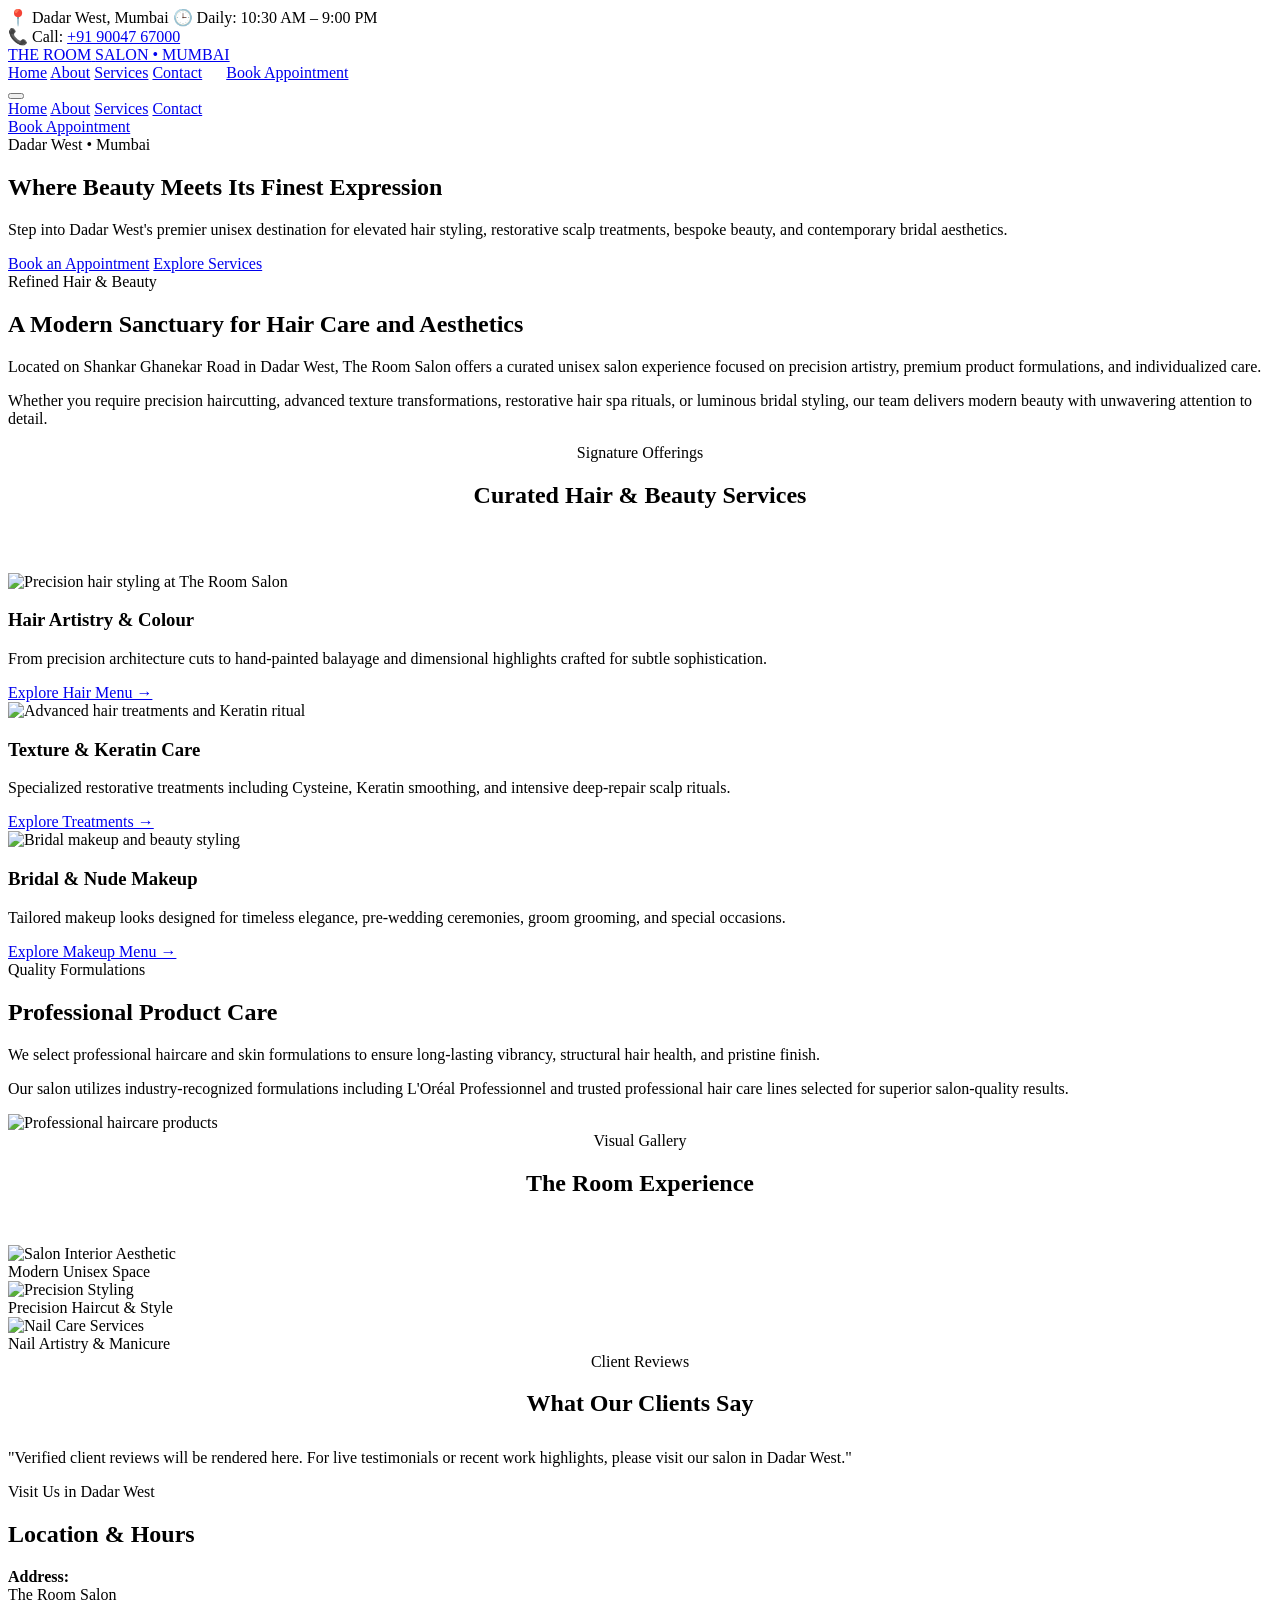
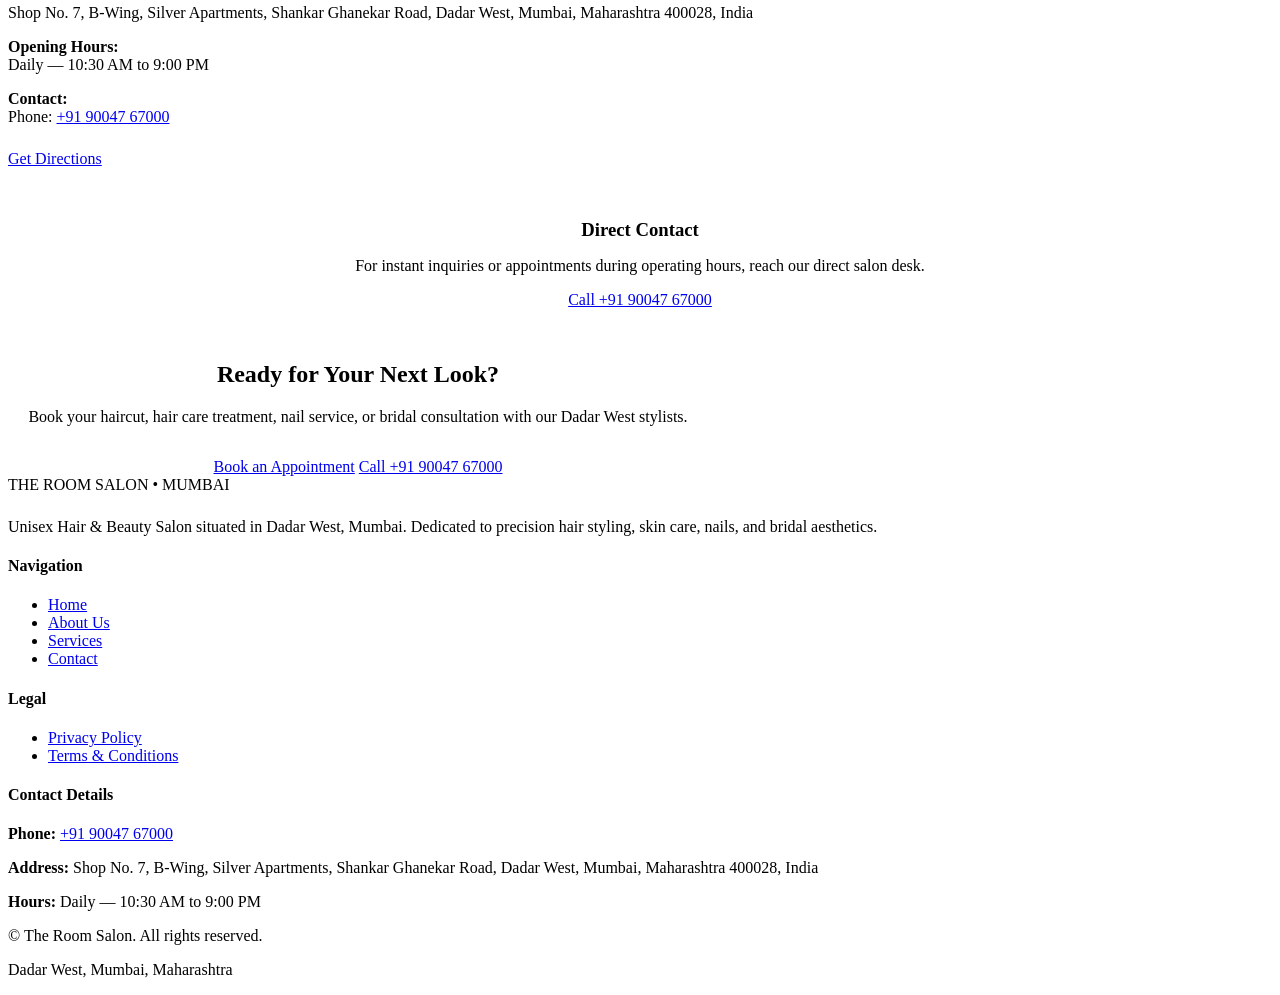
==== index.html @ 12a9f0ec "Create index.html" ====
<!DOCTYPE html>
<html lang="en">
<head>
  <meta charset="UTF-8">
  <meta name="viewport" content="width=device-width, initial-scale=1.0">
  <title>The Room Salon | Luxury Hair & Beauty Salon in Dadar West, Mumbai</title>
  <meta name="description" content="Experience premium unisex hair, beauty, nail, and bridal styling at The Room Salon in Dadar West, Mumbai. Call +91 90047 67000 to book your luxury consultation.">
  <link rel="canonical" href="https://YOUR-DOMAIN.com/">

  <!-- Open Graph / Social Media -->
  <meta property="og:type" content="website">
  <meta property="og:title" content="The Room Salon | Luxury Hair & Beauty Salon Dadar West, Mumbai">
  <meta property="og:description" content="High-end unisex hair care, beauty, nails, and bridal makeup services in Dadar West, Mumbai.">
  <meta property="og:image" content="https://images.unsplash.com/photo-1560066984-138dadb4c035?auto=format&fit=crop&w=1200&q=80">
  <meta property="og:url" content="https://YOUR-DOMAIN.com/">

  <!-- Twitter Card -->
  <meta name="twitter:card" content="summary_large_image">
  <meta name="twitter:title" content="The Room Salon | Luxury Hair & Beauty Salon Dadar West">
  <meta name="twitter:description" content="High-end unisex hair care, beauty, nails, and bridal makeup services in Dadar West, Mumbai.">
  <meta name="twitter:image" content="https://images.unsplash.com/photo-1560066984-138dadb4c035?auto=format&fit=crop&w=1200&q=80">

  <!-- Fonts Preconnect & CSS -->
  <link rel="preconnect" href="https://fonts.googleapis.com">
  <link rel="preconnect" href="https://fonts.gstatic.com" crossorigin>
  <link href="https://fonts.googleapis.com/css2?family=Cormorant+Garamond:wght@400;500;600&family=Manrope:wght@300;400;500;600&display=swap" rel="stylesheet">
  <link rel="stylesheet" href="style.css">

  <!-- Schema.org Structured Data -->
  <script type="application/ld+json">
  {
    "@context": "https://schema.org",
    "@type": "BeautySalon",
    "name": "The Room Salon",
    "image": "https://images.unsplash.com/photo-1560066984-138dadb4c035?auto=format&fit=crop&w=1200&q=80",
    "telephone": "+919004767000",
    "address": {
      "@type": "PostalAddress",
      "streetAddress": "Shop No. 7, B-Wing, Silver Apartments, Shankar Ghanekar Road",
      "addressLocality": "Dadar West, Mumbai",
      "addressRegion": "Maharashtra",
      "postalCode": "400028",
      "addressCountry": "IN"
    },
    "openingHours": "Mo-Su 10:30-21:00",
    "url": "https://YOUR-DOMAIN.com/"
  }
  </script>
</head>
<body>

  <!-- Top Announcement Bar -->
  <div class="top-bar">
    <div class="container top-bar-inner">
      <div class="top-bar-info">
        <span>📍 Dadar West, Mumbai</span>
        <span>🕒 Daily: 10:30 AM – 9:00 PM</span>
      </div>
      <div>
        <span>📞 Call: <a href="tel:+919004767000" class="text-gold">+91 90047 67000</a></span>
      </div>
    </div>
  </div>

  <!-- Main Navigation Header -->
  <header class="site-header">
    <div class="container header-inner">
      <a href="index.html" class="brand-logo" aria-label="The Room Salon Home">
        <span class="logo-main">THE ROOM</span>
        <span class="logo-sub">SALON • MUMBAI</span>
      </a>

      <nav class="desktop-nav" aria-label="Main Navigation">
        <a href="index.html" class="nav-link active">Home</a>
        <a href="about.html" class="nav-link">About</a>
        <a href="services.html" class="nav-link">Services</a>
        <a href="contact.html" class="nav-link">Contact</a>
        <a href="contact.html" class="btn btn-primary" style="min-height: 40px; padding: 0.5rem 1.25rem;">Book Appointment</a>
      </nav>

      <button class="hamburger-btn" id="hamburger-btn" aria-label="Open navigation menu" aria-expanded="false" aria-controls="mobile-nav-overlay">
        <span></span>
        <span></span>
        <span></span>
      </button>
    </div>
  </header>

  <!-- Mobile Overlay Navigation -->
  <div class="mobile-nav-overlay" id="mobile-nav-overlay" aria-hidden="true">
    <nav class="mobile-nav-links" aria-label="Mobile Navigation">
      <a href="index.html" class="nav-link mobile-nav-link active">Home</a>
      <a href="about.html" class="nav-link mobile-nav-link">About</a>
      <a href="services.html" class="nav-link mobile-nav-link">Services</a>
      <a href="contact.html" class="nav-link mobile-nav-link">Contact</a>
    </nav>
    <a href="contact.html" class="btn btn-primary mobile-nav-link">Book Appointment</a>
  </div>

  <!-- Hero Section -->
  <section class="hero-section">
    <div class="webgl-canvas-container" id="webgl-canvas"></div>
    <div class="container hero-content">
      <span class="eyebrow">Dadar West • Mumbai</span>
      <h1>Where Beauty Meets Its Finest Expression</h1>
      <p class="hero-subtitle">Step into Dadar West's premier unisex destination for elevated hair styling, restorative scalp treatments, bespoke beauty, and contemporary bridal aesthetics.</p>
      <div class="hero-cta-group">
        <a href="contact.html" class="btn btn-primary">Book an Appointment</a>
        <a href="services.html" class="btn btn-outline">Explore Services</a>
      </div>
    </div>
  </section>

  <!-- Introduction / Trust Section -->
  <section class="section-padding bg-light">
    <div class="container grid-2">
      <div>
        <span class="eyebrow" style="color: var(--color-text-dark-muted);">Refined Hair & Beauty</span>
        <h2>A Modern Sanctuary for Hair Care and Aesthetics</h2>
      </div>
      <div>
        <p>Located on Shankar Ghanekar Road in Dadar West, The Room Salon offers a curated unisex salon experience focused on precision artistry, premium product formulations, and individualized care.</p>
        <p>Whether you require precision haircutting, advanced texture transformations, restorative hair spa rituals, or luminous bridal styling, our team delivers modern beauty with unwavering attention to detail.</p>
      </div>
    </div>
  </section>

  <!-- Signature Services Highlights -->
  <section class="section-padding">
    <div class="container">
      <div style="text-align: center; max-width: 600px; margin: 0 auto 4rem auto;">
        <span class="eyebrow">Signature Offerings</span>
        <h2>Curated Hair & Beauty Services</h2>
      </div>

      <div class="grid-3">
        <!-- Service Card 1 -->
        <article class="card-service">
          <div class="card-image-wrapper">
            <img src="https://images.unsplash.com/photo-1562322140-8baeececf3df?auto=format&fit=crop&w=800&q=80" alt="Precision hair styling at The Room Salon" width="800" height="533" loading="lazy" decoding="async">
          </div>
          <div class="card-content">
            <h3>Hair Artistry & Colour</h3>
            <p>From precision architecture cuts to hand-painted balayage and dimensional highlights crafted for subtle sophistication.</p>
            <a href="services.html" class="card-link">Explore Hair Menu →</a>
          </div>
        </article>

        <!-- Service Card 2 -->
        <article class="card-service">
          <div class="card-image-wrapper">
            <img src="https://images.unsplash.com/photo-1522337360788-8b13dee7a37e?auto=format&fit=crop&w=800&q=80" alt="Advanced hair treatments and Keratin ritual" width="800" height="533" loading="lazy" decoding="async">
          </div>
          <div class="card-content">
            <h3>Texture & Keratin Care</h3>
            <p>Specialized restorative treatments including Cysteine, Keratin smoothing, and intensive deep-repair scalp rituals.</p>
            <a href="services.html" class="card-link">Explore Treatments →</a>
          </div>
        </article>

        <!-- Service Card 3 -->
        <article class="card-service">
          <div class="card-image-wrapper">
            <img src="https://images.unsplash.com/photo-1487412720507-e7ab37603c6f?auto=format&fit=crop&w=800&q=80" alt="Bridal makeup and beauty styling" width="800" height="533" loading="lazy" decoding="async">
          </div>
          <div class="card-content">
            <h3>Bridal & Nude Makeup</h3>
            <p>Tailored makeup looks designed for timeless elegance, pre-wedding ceremonies, groom grooming, and special occasions.</p>
            <a href="services.html" class="card-link">Explore Makeup Menu →</a>
          </div>
        </article>
      </div>
    </div>
  </section>

  <!-- Professional Products Showcase -->
  <section class="section-padding bg-light">
    <div class="container grid-2">
      <div>
        <span class="eyebrow" style="color: var(--color-text-dark-muted);">Quality Formulations</span>
        <h2>Professional Product Care</h2>
        <p>We select professional haircare and skin formulations to ensure long-lasting vibrancy, structural hair health, and pristine finish.</p>
        <p>Our salon utilizes industry-recognized formulations including L'Oréal Professionnel and trusted professional hair care lines selected for superior salon-quality results.</p>
      </div>
      <div>
        <img src="https://images.unsplash.com/photo-1527799820374-dcf8d9d4a388?auto=format&fit=crop&w=800&q=80" alt="Professional haircare products" class="radius-md" width="800" height="533" loading="lazy" decoding="async" style="border-radius: var(--radius-md);">
      </div>
    </div>
  </section>

  <!-- Gallery Section -->
  <section class="section-padding">
    <div class="container">
      <div style="text-align: center; margin-bottom: 3rem;">
        <span class="eyebrow">Visual Gallery</span>
        <h2>The Room Experience</h2>
      </div>

      <div class="gallery-grid">
        <div class="gallery-item">
          <img src="https://images.unsplash.com/photo-1560066984-138dadb4c035?auto=format&fit=crop&w=800&q=80" alt="Salon Interior Aesthetic" width="800" height="533" loading="lazy" decoding="async">
          <div class="gallery-caption">Modern Unisex Space</div>
        </div>
        <div class="gallery-item">
          <img src="https://images.unsplash.com/photo-1595476108010-b4d1f102b1b1?auto=format&fit=crop&w=800&q=80" alt="Precision Styling" width="800" height="533" loading="lazy" decoding="async">
          <div class="gallery-caption">Precision Haircut & Style</div>
        </div>
        <div class="gallery-item">
          <img src="https://images.unsplash.com/photo-1604654894610-df63bc536371?auto=format&fit=crop&w=800&q=80" alt="Nail Care Services" width="800" height="533" loading="lazy" decoding="async">
          <div class="gallery-caption">Nail Artistry & Manicure</div>
        </div>
      </div>
    </div>
  </section>

  <!-- Unverified Testimonials Placeholder Notice -->
  <section class="section-padding bg-light">
    <div class="container">
      <div style="text-align: center; margin-bottom: 2rem;">
        <span class="eyebrow" style="color: var(--color-text-dark-muted);">Client Reviews</span>
        <h2>What Our Clients Say</h2>
      </div>
      <div class="testimonial-card">
        <p>"Verified client reviews will be rendered here. For live testimonials or recent work highlights, please visit our salon in Dadar West."</p>
      </div>
    </div>
  </section>

  <!-- Location & Hours Section -->
  <section class="section-padding">
    <div class="container grid-2">
      <div>
        <span class="eyebrow">Visit Us in Dadar West</span>
        <h2>Location & Hours</h2>
        <p><strong>Address:</strong><br>The Room Salon<br>Shop No. 7, B-Wing, Silver Apartments, Shankar Ghanekar Road, Dadar West, Mumbai, Maharashtra 400028, India</p>
        <p><strong>Opening Hours:</strong><br>Daily — 10:30 AM to 9:00 PM</p>
        <p><strong>Contact:</strong><br>Phone: <a href="tel:+919004767000" class="text-gold">+91 90047 67000</a></p>
        <div style="margin-top: 1.5rem;">
          <a href="https://maps.google.com/?q=The+Room+Salon+Dadar+West+Mumbai" target="_blank" rel="noopener" class="btn btn-primary">Get Directions</a>
        </div>
      </div>
      <div>
        <div style="background-color: var(--color-bg-secondary); border: 1px solid var(--color-border); padding: 2rem; border-radius: var(--radius-md); text-align: center;">
          <h3 style="margin-bottom: 1rem;">Direct Contact</h3>
          <p>For instant inquiries or appointments during operating hours, reach our direct salon desk.</p>
          <a href="tel:+919004767000" class="btn btn-outline" style="width: 100%; margin-top: 1rem;">Call +91 90047 67000</a>
        </div>
      </div>
    </div>
  </section>

  <!-- Final Call to Action -->
  <section class="section-padding" style="background-color: var(--color-bg-secondary); border-top: 1px solid var(--color-border); text-align: center;">
    <div class="container" style="max-width: 700px;">
      <h2>Ready for Your Next Look?</h2>
      <p style="margin-bottom: 2rem;">Book your haircut, hair care treatment, nail service, or bridal consultation with our Dadar West stylists.</p>
      <div class="hero-cta-group" style="justify-content: center;">
        <a href="contact.html" class="btn btn-primary">Book an Appointment</a>
        <a href="tel:+919004767000" class="btn btn-outline">Call +91 90047 67000</a>
      </div>
    </div>
  </section>

  <!-- Global Footer -->
  <footer class="site-footer">
    <div class="container">
      <div class="footer-grid">
        <div>
          <div class="brand-logo" style="margin-bottom: 1.5rem;">
            <span class="logo-main">THE ROOM</span>
            <span class="logo-sub">SALON • MUMBAI</span>
          </div>
          <p>Unisex Hair & Beauty Salon situated in Dadar West, Mumbai. Dedicated to precision hair styling, skin care, nails, and bridal aesthetics.</p>
        </div>

        <div>
          <h4>Navigation</h4>
          <ul class="footer-links">
            <li><a href="index.html">Home</a></li>
            <li><a href="about.html">About Us</a></li>
            <li><a href="services.html">Services</a></li>
            <li><a href="contact.html">Contact</a></li>
          </ul>
        </div>

        <div>
          <h4>Legal</h4>
          <ul class="footer-links">
            <li><a href="privacy.html">Privacy Policy</a></li>
            <li><a href="terms.html">Terms & Conditions</a></li>
          </ul>
        </div>

        <div>
          <h4>Contact Details</h4>
          <p><strong>Phone:</strong> <a href="tel:+919004767000" class="text-gold">+91 90047 67000</a></p>
          <p><strong>Address:</strong> Shop No. 7, B-Wing, Silver Apartments, Shankar Ghanekar Road, Dadar West, Mumbai, Maharashtra 400028, India</p>
          <p><strong>Hours:</strong> Daily — 10:30 AM to 9:00 PM</p>
        </div>
      </div>

      <div class="footer-bottom">
        <p>&copy; <span id="current-year"></span> The Room Salon. All rights reserved.</p>
        <p>Dadar West, Mumbai, Maharashtra</p>
      </div>
    </div>
  </footer>

  <!-- Scripts -->
  <script src="https://cdnjs.cloudflare.com/ajax/libs/three.js/r128/three.min.js" defer></script>
  <script src="https://cdnjs.cloudflare.com/ajax/libs/gsap/3.12.2/gsap.min.js" defer></script>
  <script src="https://cdnjs.cloudflare.com/ajax/libs/gsap/3.12.2/ScrollTrigger.min.js" defer></script>
  <script src="main.js" defer></script>
  <script src="animations.js" defer></script>
</body>
</html>
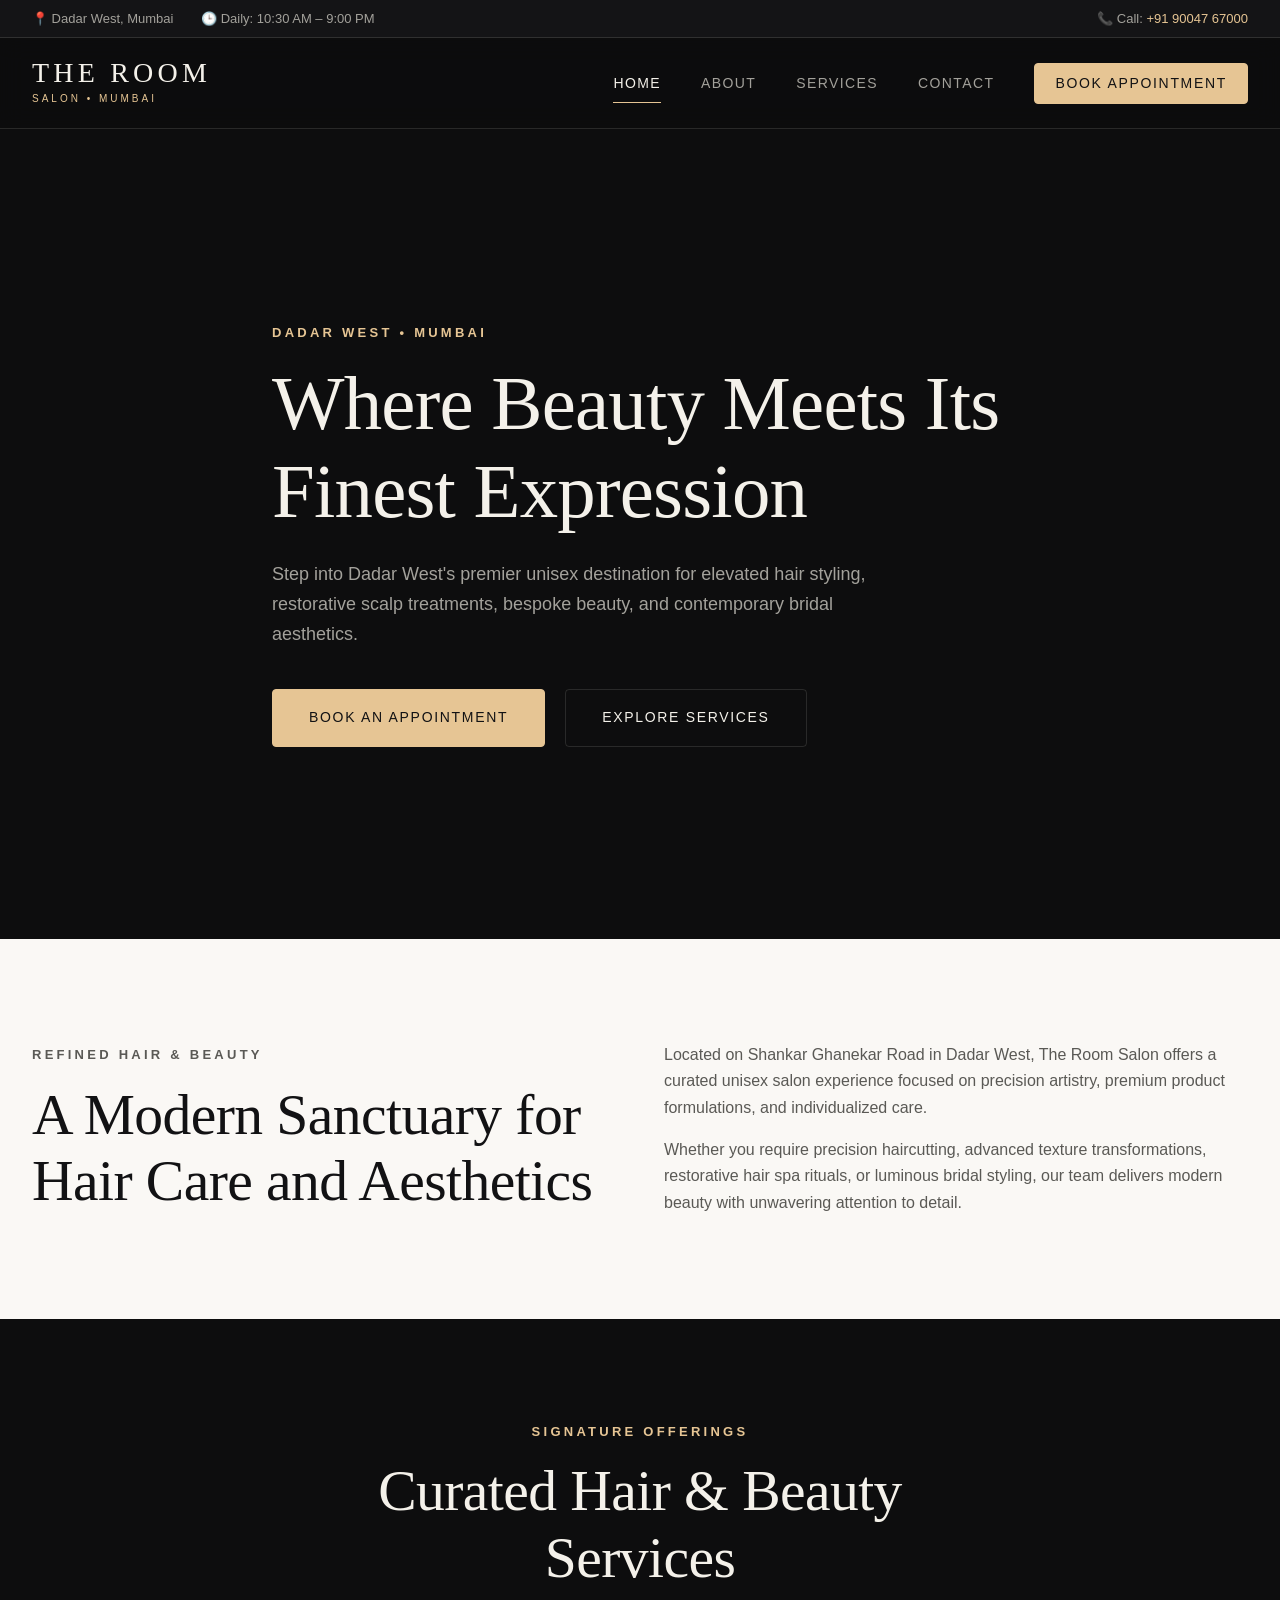
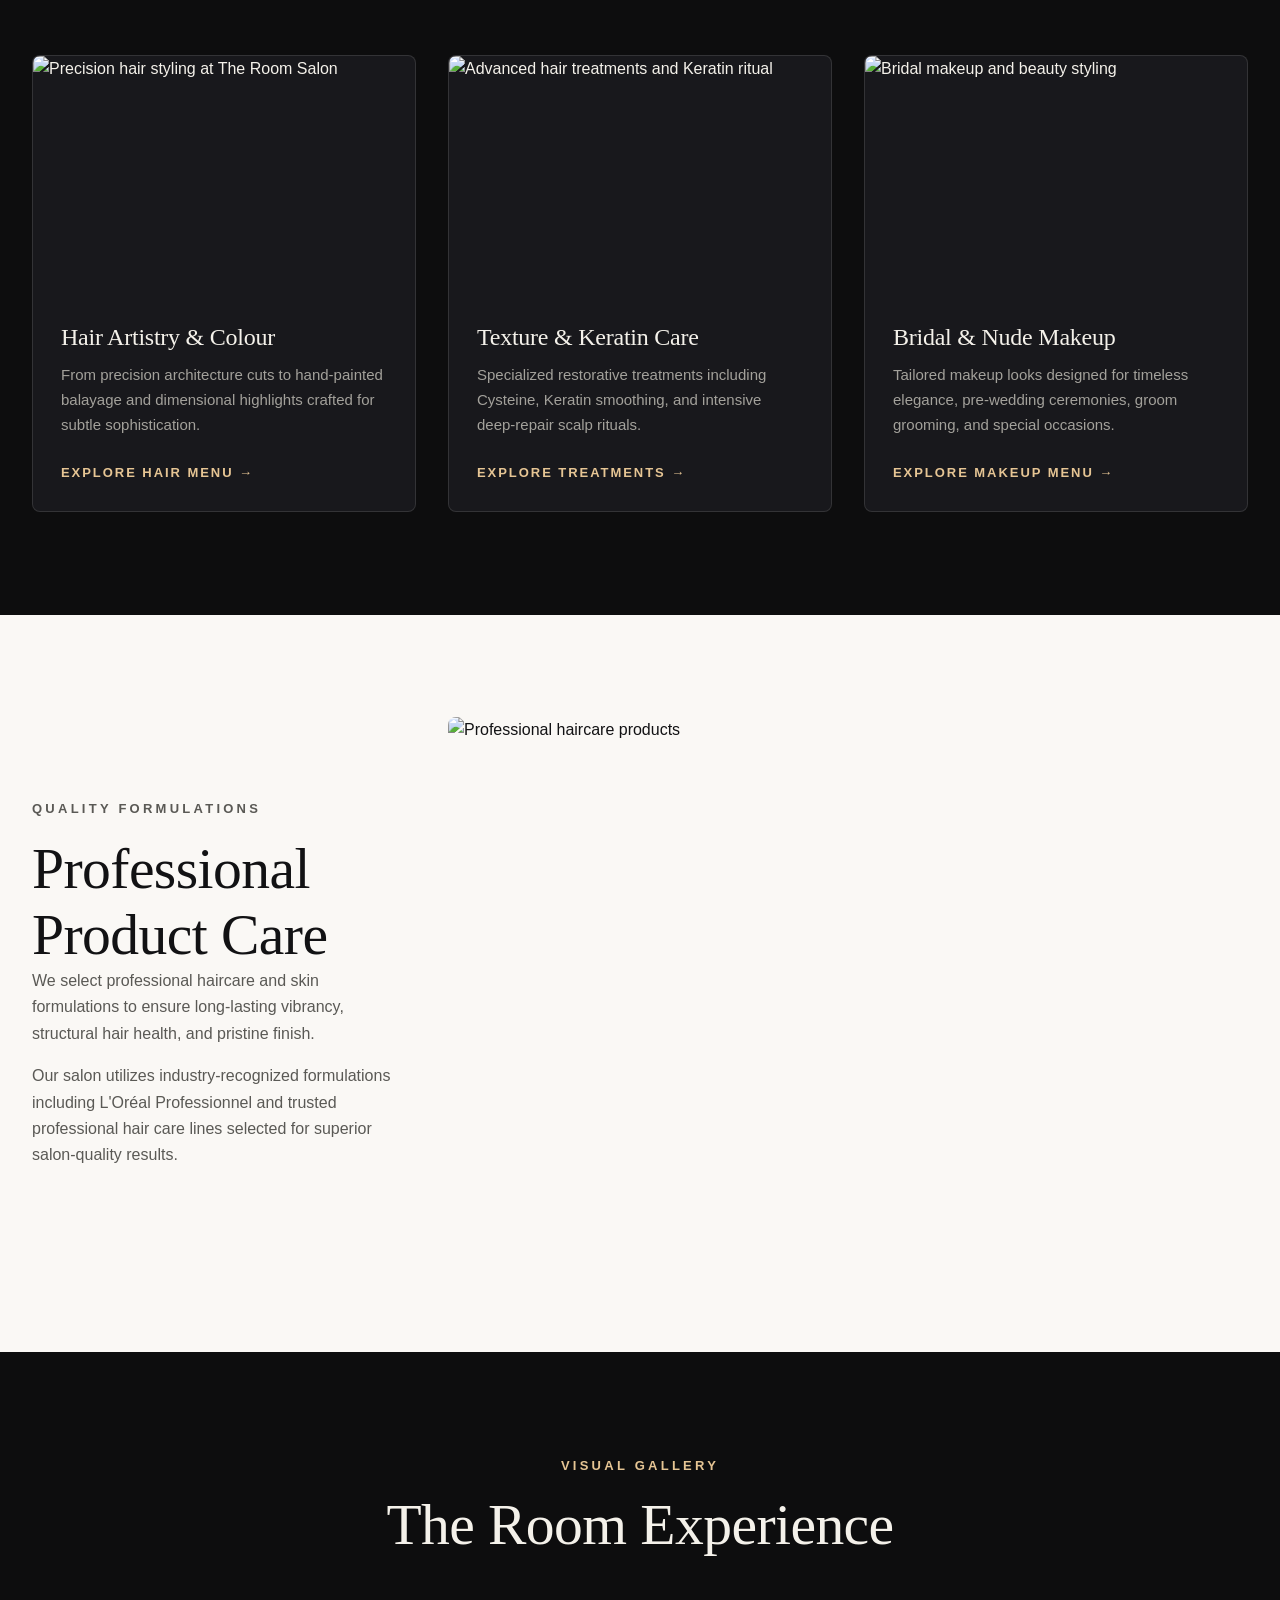
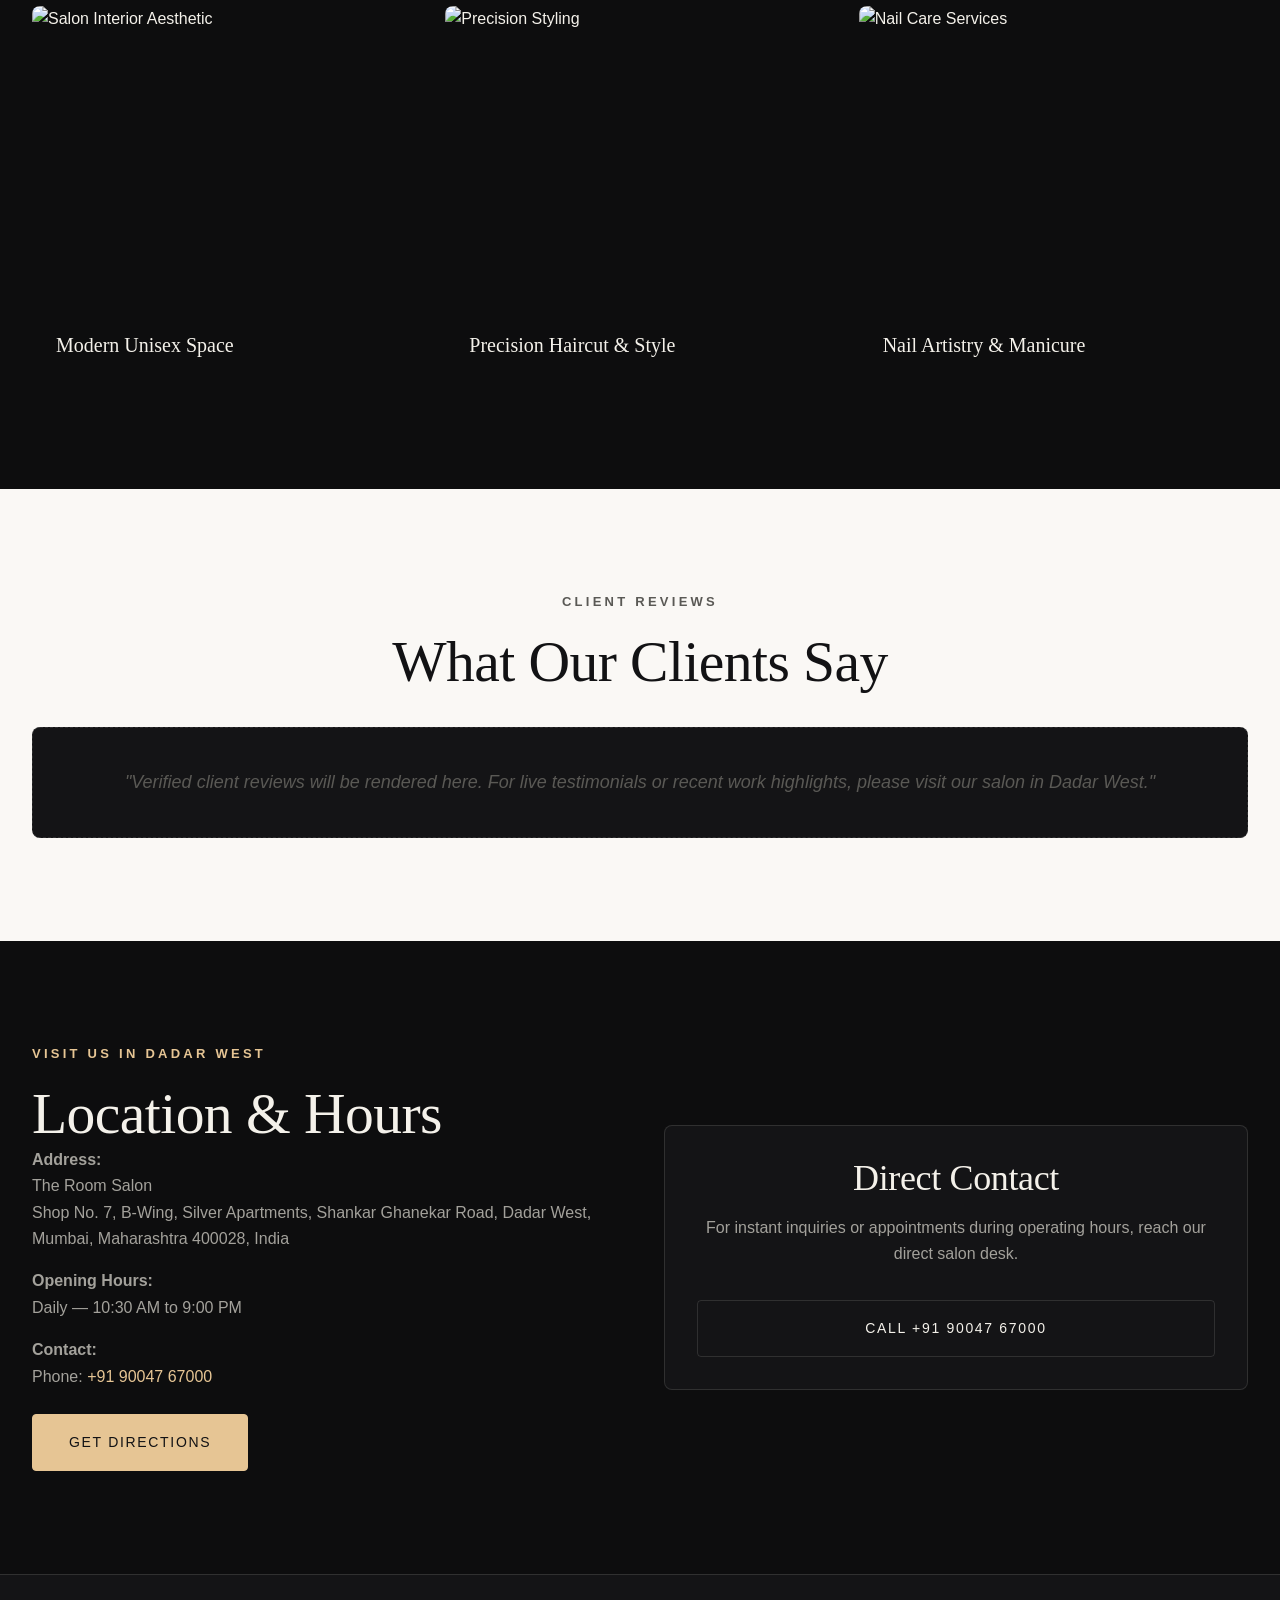
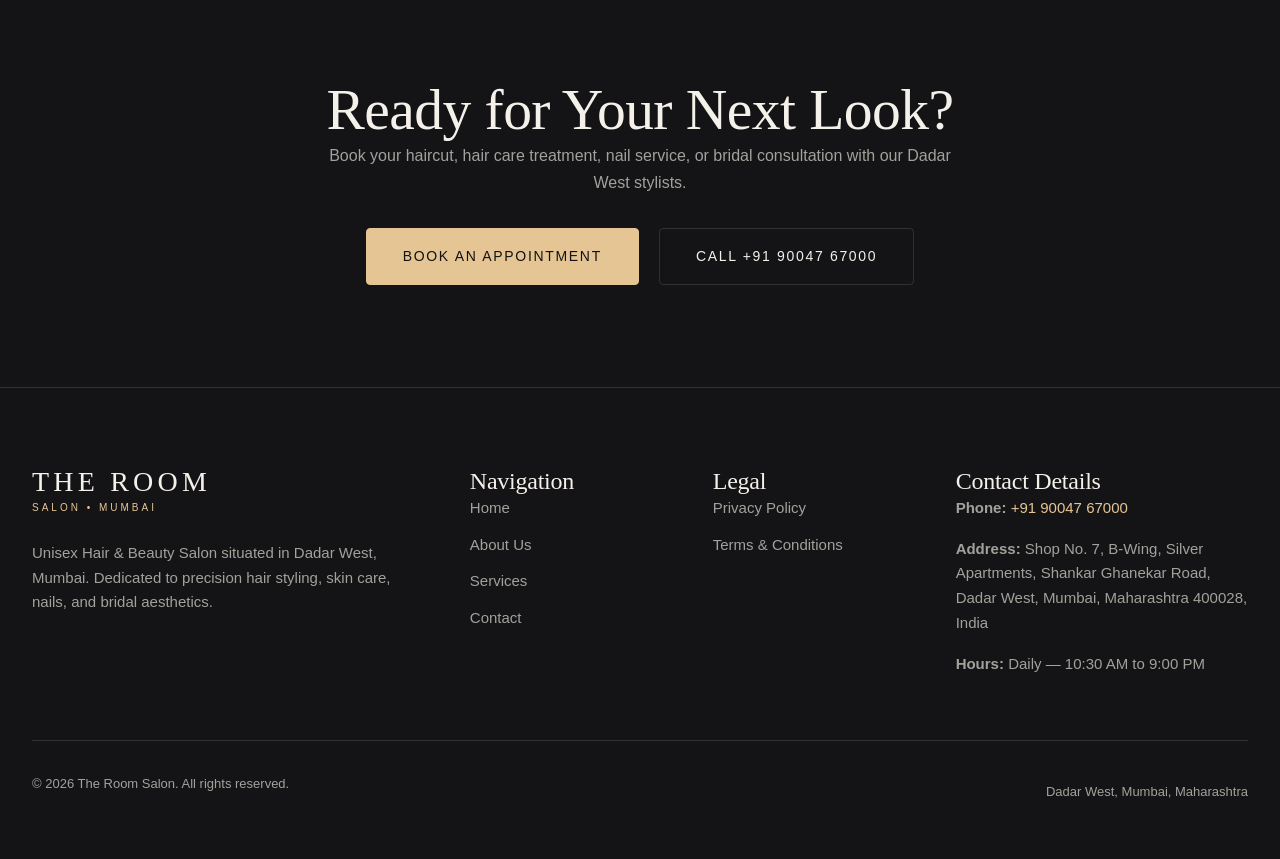
==== commit 31579145: "Update index.html" ====
--- a/index.html
+++ b/index.html
@@ -307,6 +307,7 @@
   </footer>
 
   <!-- Scripts -->
+  <script src="https://cdn.zanderio.ai/widget/loader.js" data-id="wdg_iTn9J0IdGbI9rUWDAmthZ1Qt" defer></script>
   <script src="https://cdnjs.cloudflare.com/ajax/libs/three.js/r128/three.min.js" defer></script>
   <script src="https://cdnjs.cloudflare.com/ajax/libs/gsap/3.12.2/gsap.min.js" defer></script>
   <script src="https://cdnjs.cloudflare.com/ajax/libs/gsap/3.12.2/ScrollTrigger.min.js" defer></script>
--- a/style.css
+++ b/style.css
@@ -0,0 +1,771 @@
+/* ==========================================================================
+   THE ROOM SALON - LUXURY DESIGN SYSTEM & STYLESHEET
+   Location: Dadar West, Mumbai, Maharashtra, India
+   Phone: +91 90047 67000
+   ========================================================================== */
+
+/* --------------------------------------------------------------------------
+   1. DESIGN TOKENS & CSS VARIABLES
+   -------------------------------------------------------------------------- */
+:root {
+  /* Color Palette - Luxury Minimalist Editorial */
+  --color-bg-primary: #0D0D0E;
+  --color-bg-secondary: #141416;
+  --color-bg-tertiary: #1C1C20;
+  --color-bg-light: #FAF8F5;
+  --color-bg-card: #18181C;
+  
+  --color-text-primary: #F4F1EA;
+  --color-text-muted: #A3A19B;
+  --color-text-dark: #121214;
+  --color-text-dark-muted: #5A5955;
+  
+  --color-accent-gold: #D4AF37;
+  --color-accent-champagne: #E6C594;
+  --color-accent-gold-soft: rgba(212, 175, 55, 0.15);
+  --color-border: rgba(244, 241, 234, 0.12);
+  --color-border-light: rgba(18, 18, 20, 0.12);
+
+  /* Typography */
+  --font-heading: 'Cormorant Garamond', Georgia, serif;
+  --font-body: 'Manrope', -apple-system, BlinkMacSystemFont, 'Segoe UI', Roboto, sans-serif;
+
+  /* Layout Spacing */
+  --container-max: 1320px;
+  --header-height: 90px;
+  --topbar-height: 38px;
+
+  /* Transitions & Shadows */
+  --transition-smooth: all 0.4s cubic-bezier(0.16, 1, 0.3, 1);
+  --transition-fast: all 0.2s cubic-bezier(0.16, 1, 0.3, 1);
+  --shadow-subtle: 0 10px 30px rgba(0, 0, 0, 0.3);
+  --shadow-card: 0 20px 40px rgba(0, 0, 0, 0.4);
+
+  /* Border Radius */
+  --radius-sm: 4px;
+  --radius-md: 8px;
+  --radius-lg: 16px;
+}
+
+/* --------------------------------------------------------------------------
+   2. RESET & BASE STYLES
+   -------------------------------------------------------------------------- */
+*, *::before, *::after {
+  box-sizing: border-box;
+  margin: 0;
+  padding: 0;
+}
+
+html {
+  font-size: 100%;
+  scroll-behavior: smooth;
+  overflow-x: hidden;
+  background-color: var(--color-bg-primary);
+  color: var(--color-text-primary);
+  -webkit-font-smoothing: antialiased;
+  -moz-osx-font-smoothing: grayscale;
+}
+
+body {
+  font-family: var(--font-body);
+  font-size: 1rem;
+  line-height: 1.65;
+  color: var(--color-text-primary);
+  background-color: var(--color-bg-primary);
+  overflow-x: hidden;
+  width: 100%;
+  position: relative;
+}
+
+/* Lock Body Scroll when Mobile Menu is Open */
+body.menu-open {
+  overflow: hidden !important;
+  height: 100vh;
+}
+
+img, picture, svg, video {
+  max-width: 100%;
+  display: block;
+  height: auto;
+}
+
+a {
+  color: inherit;
+  text-decoration: none;
+  transition: var(--transition-fast);
+}
+
+button, input, select, textarea {
+  font: inherit;
+  color: inherit;
+  background: none;
+  border: none;
+  outline: none;
+}
+
+button {
+  cursor: pointer;
+}
+
+ul, ol {
+  list-style: none;
+}
+
+/* Focus Visible for Accessibility */
+:focus-visible {
+  outline: 2px solid var(--color-accent-champagne);
+  outline-offset: 4px;
+}
+
+/* Container */
+.container {
+  width: 100%;
+  max-width: var(--container-max);
+  margin-left: auto;
+  margin-right: auto;
+  padding-left: 2rem;
+  padding-right: 2rem;
+}
+
+/* Typography Base */
+h1, h2, h3, h4, h5, h6 {
+  font-family: var(--font-heading);
+  font-weight: 400;
+  line-height: 1.15;
+  letter-spacing: -0.01em;
+  color: var(--color-text-primary);
+}
+
+h1 { font-size: clamp(2.75rem, 6vw, 5rem); }
+h2 { font-size: clamp(2.25rem, 4.5vw, 3.75rem); }
+h3 { font-size: clamp(1.5rem, 3vw, 2.25rem); }
+h4 { font-size: clamp(1.25rem, 2vw, 1.5rem); }
+
+p {
+  color: var(--color-text-muted);
+  font-weight: 300;
+  margin-bottom: 1rem;
+}
+
+p:last-child {
+  margin-bottom: 0;
+}
+
+.text-gold {
+  color: var(--color-accent-champagne);
+}
+
+.eyebrow {
+  font-family: var(--font-body);
+  font-size: 0.8125rem;
+  text-transform: uppercase;
+  letter-spacing: 0.25em;
+  color: var(--color-accent-champagne);
+  font-weight: 600;
+  display: block;
+  margin-bottom: 1rem;
+}
+
+/* Section Wrapper */
+.section-padding {
+  padding-top: clamp(4rem, 8vw, 8rem);
+  padding-bottom: clamp(4rem, 8vw, 8rem);
+}
+
+/* Light Section Modifier */
+.bg-light {
+  background-color: var(--color-bg-light);
+  color: var(--color-text-dark);
+}
+
+.bg-light h1, .bg-light h2, .bg-light h3, .bg-light h4 {
+  color: var(--color-text-dark);
+}
+
+.bg-light p {
+  color: var(--color-text-dark-muted);
+}
+
+/* --------------------------------------------------------------------------
+   3. BUTTONS & UI ELEMENTS
+   -------------------------------------------------------------------------- */
+.btn {
+  display: inline-flex;
+  align-items: center;
+  justify-content: center;
+  padding: 1rem 2.25rem;
+  font-size: 0.875rem;
+  font-weight: 500;
+  letter-spacing: 0.12em;
+  text-transform: uppercase;
+  border-radius: var(--radius-sm);
+  transition: var(--transition-smooth);
+  position: relative;
+  overflow: hidden;
+  min-height: 52px;
+  min-width: 160px;
+  text-align: center;
+}
+
+.btn-primary {
+  background-color: var(--color-accent-champagne);
+  color: var(--color-text-dark);
+  border: 1px solid var(--color-accent-champagne);
+}
+
+.btn-primary:hover {
+  background-color: #f0d4aa;
+  border-color: #f0d4aa;
+  transform: translateY(-2px);
+  box-shadow: 0 10px 20px rgba(230, 197, 148, 0.2);
+}
+
+.btn-outline {
+  background-color: transparent;
+  color: var(--color-text-primary);
+  border: 1px solid var(--color-border);
+}
+
+.btn-outline:hover {
+  border-color: var(--color-accent-champagne);
+  color: var(--color-accent-champagne);
+  transform: translateY(-2px);
+}
+
+.btn-light-outline {
+  background-color: transparent;
+  color: var(--color-text-dark);
+  border: 1px solid var(--color-border-light);
+}
+
+.btn-light-outline:hover {
+  border-color: var(--color-text-dark);
+  background-color: rgba(18, 18, 20, 0.05);
+}
+
+/* --------------------------------------------------------------------------
+   4. TOP BAR & HEADER / NAVIGATION
+   -------------------------------------------------------------------------- */
+.top-bar {
+  background-color: var(--color-bg-secondary);
+  border-bottom: 1px solid var(--color-border);
+  font-size: 0.8125rem;
+  padding: 0.5rem 0;
+  color: var(--color-text-muted);
+}
+
+.top-bar-inner {
+  display: flex;
+  justify-content: space-between;
+  align-items: center;
+}
+
+.top-bar-info span {
+  margin-right: 1.5rem;
+}
+
+.site-header {
+  position: sticky;
+  top: 0;
+  left: 0;
+  width: 100%;
+  z-index: 1000;
+  background-color: rgba(13, 13, 14, 0.85);
+  backdrop-filter: blur(12px);
+  -webkit-backdrop-filter: blur(12px);
+  border-bottom: 1px solid var(--color-border);
+  transition: var(--transition-smooth);
+}
+
+.header-inner {
+  display: flex;
+  align-items: center;
+  justify-content: space-between;
+  height: var(--header-height);
+}
+
+.brand-logo {
+  display: flex;
+  flex-direction: column;
+}
+
+.brand-logo .logo-main {
+  font-family: var(--font-heading);
+  font-size: 1.75rem;
+  letter-spacing: 0.15em;
+  text-transform: uppercase;
+  color: var(--color-text-primary);
+  font-weight: 500;
+  line-height: 1;
+}
+
+.brand-logo .logo-sub {
+  font-size: 0.625rem;
+  letter-spacing: 0.3em;
+  text-transform: uppercase;
+  color: var(--color-accent-champagne);
+  margin-top: 4px;
+}
+
+.desktop-nav {
+  display: flex;
+  align-items: center;
+  gap: 2.5rem;
+}
+
+.nav-link {
+  font-size: 0.875rem;
+  text-transform: uppercase;
+  letter-spacing: 0.1em;
+  color: var(--color-text-muted);
+  position: relative;
+  padding: 0.5rem 0;
+}
+
+.nav-link:hover, .nav-link.active {
+  color: var(--color-text-primary);
+}
+
+.nav-link::after {
+  content: '';
+  position: absolute;
+  bottom: 0;
+  left: 0;
+  width: 0%;
+  height: 1px;
+  background-color: var(--color-accent-champagne);
+  transition: var(--transition-smooth);
+}
+
+.nav-link:hover::after, .nav-link.active::after {
+  width: 100%;
+}
+
+/* Mobile Hamburger Toggle Button */
+.hamburger-btn {
+  display: none;
+  flex-direction: column;
+  justify-content: space-between;
+  width: 30px;
+  height: 20px;
+  background: transparent;
+  border: none;
+  cursor: pointer;
+  z-index: 1002;
+  padding: 0;
+}
+
+.hamburger-btn span {
+  width: 100%;
+  height: 2px;
+  background-color: var(--color-text-primary);
+  transition: var(--transition-smooth);
+}
+
+.hamburger-btn[aria-expanded="true"] span:nth-child(1) {
+  transform: translateY(9px) rotate(45deg);
+}
+
+.hamburger-btn[aria-expanded="true"] span:nth-child(2) {
+  opacity: 0;
+}
+
+.hamburger-btn[aria-expanded="true"] span:nth-child(3) {
+  transform: translateY(-9px) rotate(-45deg);
+}
+
+/* Mobile Overlay Drawer */
+.mobile-nav-overlay {
+  position: fixed;
+  top: 0;
+  left: 0;
+  width: 100vw;
+  height: 100vh;
+  background-color: var(--color-bg-primary);
+  z-index: 1001;
+  display: flex;
+  flex-direction: column;
+  justify-content: center;
+  align-items: center;
+  padding: 2rem;
+  opacity: 0;
+  visibility: hidden;
+  transition: opacity 0.4s ease, visibility 0.4s ease;
+  touch-action: none; /* Prevents touch swipe behaviors from triggering layout */
+}
+
+.mobile-nav-overlay.is-active {
+  opacity: 1;
+  visibility: visible;
+}
+
+.mobile-nav-links {
+  display: flex;
+  flex-direction: column;
+  align-items: center;
+  gap: 2rem;
+  text-align: center;
+  margin-bottom: 3rem;
+}
+
+.mobile-nav-links .nav-link {
+  font-size: 1.5rem;
+  font-family: var(--font-heading);
+  letter-spacing: 0.05em;
+}
+
+/* --------------------------------------------------------------------------
+   5. HERO SECTION & WEBGL CANVAS
+   -------------------------------------------------------------------------- */
+.hero-section {
+  position: relative;
+  min-height: calc(100vh - var(--header-height));
+  display: flex;
+  align-items: center;
+  overflow: hidden;
+  padding: 6rem 0;
+}
+
+.webgl-canvas-container {
+  position: absolute;
+  top: 0;
+  left: 0;
+  width: 100%;
+  height: 100%;
+  z-index: 1;
+  pointer-events: none;
+  opacity: 0.6;
+}
+
+.hero-content {
+  position: relative;
+  z-index: 2;
+  max-width: 800px;
+}
+
+.hero-subtitle {
+  font-size: 1.125rem;
+  margin-top: 1.5rem;
+  margin-bottom: 2.5rem;
+  color: var(--color-text-muted);
+  max-width: 620px;
+}
+
+.hero-cta-group {
+  display: flex;
+  gap: 1.25rem;
+  flex-wrap: wrap;
+}
+
+/* --------------------------------------------------------------------------
+   6. GRID LAYOUTS & CARDS
+   -------------------------------------------------------------------------- */
+.grid-2 {
+  display: grid;
+  grid-template-columns: repeat(2, 1fr);
+  gap: 3rem;
+  align-items: center;
+}
+
+.grid-3 {
+  display: grid;
+  grid-template-columns: repeat(3, 1fr);
+  gap: 2rem;
+}
+
+.grid-4 {
+  display: grid;
+  grid-template-columns: repeat(4, 1fr);
+  gap: 1.5rem;
+}
+
+/* Service Cards */
+.card-service {
+  background-color: var(--color-bg-card);
+  border: 1px solid var(--color-border);
+  border-radius: var(--radius-md);
+  overflow: hidden;
+  transition: var(--transition-smooth);
+  display: flex;
+  flex-direction: column;
+  height: 100%;
+}
+
+.card-service:hover {
+  transform: translateY(-8px);
+  border-color: var(--color-accent-champagne);
+  box-shadow: var(--shadow-card);
+}
+
+.card-image-wrapper {
+  width: 100%;
+  height: 240px;
+  overflow: hidden;
+  position: relative;
+}
+
+.card-image-wrapper img {
+  width: 100%;
+  height: 100%;
+  object-fit: cover;
+  transition: transform 0.6s cubic-bezier(0.16, 1, 0.3, 1);
+}
+
+.card-service:hover .card-image-wrapper img {
+  transform: scale(1.05);
+}
+
+.card-content {
+  padding: 1.75rem;
+  display: flex;
+  flex-direction: column;
+  flex-grow: 1;
+}
+
+.card-content h3 {
+  margin-bottom: 0.75rem;
+  font-size: 1.5rem;
+}
+
+.card-content p {
+  font-size: 0.9375rem;
+  margin-bottom: 1.5rem;
+  flex-grow: 1;
+}
+
+.card-link {
+  font-size: 0.8125rem;
+  text-transform: uppercase;
+  letter-spacing: 0.15em;
+  color: var(--color-accent-champagne);
+  font-weight: 600;
+  display: inline-flex;
+  align-items: center;
+  gap: 0.5rem;
+}
+
+/* Feature Cards */
+.feature-card {
+  padding: 2.5rem 2rem;
+  background-color: var(--color-bg-secondary);
+  border: 1px solid var(--color-border);
+  border-radius: var(--radius-md);
+  text-align: left;
+}
+
+.feature-icon {
+  font-size: 2rem;
+  color: var(--color-accent-champagne);
+  margin-bottom: 1.25rem;
+}
+
+/* --------------------------------------------------------------------------
+   7. EDITORIAL GALLERY & TESTIMONIALS
+   -------------------------------------------------------------------------- */
+.gallery-grid {
+  display: grid;
+  grid-template-columns: repeat(3, 1fr);
+  gap: 1.5rem;
+}
+
+.gallery-item {
+  position: relative;
+  height: 380px;
+  border-radius: var(--radius-md);
+  overflow: hidden;
+}
+
+.gallery-item img {
+  width: 100%;
+  height: 100%;
+  object-fit: cover;
+  transition: transform 0.8s cubic-bezier(0.16, 1, 0.3, 1);
+}
+
+.gallery-item:hover img {
+  transform: scale(1.08);
+}
+
+.gallery-caption {
+  position: absolute;
+  bottom: 0;
+  left: 0;
+  width: 100%;
+  padding: 1.5rem;
+  background: linear-gradient(to top, rgba(13, 13, 14, 0.9), transparent);
+  color: var(--color-text-primary);
+  font-family: var(--font-heading);
+  font-size: 1.25rem;
+}
+
+/* Testimonial Placeholder Box */
+.testimonial-card {
+  background-color: var(--color-bg-secondary);
+  border: 1px dashed var(--color-border);
+  padding: 2.5rem;
+  border-radius: var(--radius-md);
+  text-align: center;
+}
+
+.testimonial-card p {
+  font-style: italic;
+  font-size: 1.125rem;
+}
+
+/* --------------------------------------------------------------------------
+   8. CONTACT FORM & LOCATION MAP
+   -------------------------------------------------------------------------- */
+.form-group {
+  margin-bottom: 1.5rem;
+  text-align: left;
+}
+
+.form-group label {
+  display: block;
+  font-size: 0.8125rem;
+  text-transform: uppercase;
+  letter-spacing: 0.1em;
+  margin-bottom: 0.5rem;
+  color: var(--color-text-muted);
+}
+
+.form-control {
+  width: 100%;
+  padding: 1rem 1.25rem;
+  background-color: var(--color-bg-secondary);
+  border: 1px solid var(--color-border);
+  border-radius: var(--radius-sm);
+  color: var(--color-text-primary);
+  font-size: 1rem;
+  transition: var(--transition-fast);
+}
+
+.form-control:focus {
+  border-color: var(--color-accent-champagne);
+}
+
+textarea.form-control {
+  resize: vertical;
+  min-height: 140px;
+}
+
+.form-feedback {
+  margin-top: 1.5rem;
+  padding: 1rem;
+  border-radius: var(--radius-sm);
+  background-color: rgba(212, 175, 55, 0.1);
+  border: 1px solid var(--color-accent-champagne);
+  color: var(--color-text-primary);
+  display: none;
+}
+
+.form-feedback.is-visible {
+  display: block;
+}
+
+/* --------------------------------------------------------------------------
+   9. FOOTER
+   -------------------------------------------------------------------------- */
+.site-footer {
+  background-color: var(--color-bg-secondary);
+  border-top: 1px solid var(--color-border);
+  padding-top: 5rem;
+  padding-bottom: 3rem;
+  font-size: 0.9375rem;
+}
+
+.footer-grid {
+  display: grid;
+  grid-template-columns: 2fr 1fr 1fr 1.5fr;
+  gap: 3rem;
+  margin-bottom: 4rem;
+}
+
+.footer-col h4 {
+  font-size: 1.25rem;
+  margin-bottom: 1.5rem;
+  color: var(--color-text-primary);
+}
+
+.footer-links li {
+  margin-bottom: 0.75rem;
+}
+
+.footer-links a {
+  color: var(--color-text-muted);
+}
+
+.footer-links a:hover {
+  color: var(--color-accent-champagne);
+}
+
+.footer-bottom {
+  border-top: 1px solid var(--color-border);
+  padding-top: 2rem;
+  display: flex;
+  justify-content: space-between;
+  align-items: center;
+  color: var(--color-text-muted);
+  font-size: 0.8125rem;
+}
+
+/* --------------------------------------------------------------------------
+   10. MEDIA QUERIES & RESPONSIVE BREAKPOINTS
+   -------------------------------------------------------------------------- */
+@media (max-width: 1024px) {
+  .grid-4 {
+    grid-template-columns: repeat(2, 1fr);
+  }
+  .grid-3 {
+    grid-template-columns: repeat(2, 1fr);
+  }
+  .gallery-grid {
+    grid-template-columns: repeat(2, 1fr);
+  }
+  .footer-grid {
+    grid-template-columns: 1fr 1fr;
+  }
+}
+
+@media (max-width: 768px) {
+  .top-bar-info {
+    display: none;
+  }
+  .top-bar-inner {
+    justify-content: center;
+  }
+  .desktop-nav {
+    display: none;
+  }
+  .hamburger-btn {
+    display: flex;
+  }
+  .grid-2, .grid-3, .grid-4, .gallery-grid {
+    grid-template-columns: 1fr;
+  }
+  .hero-section {
+    min-height: 80vh;
+  }
+  .footer-grid {
+    grid-template-columns: 1fr;
+    gap: 2.5rem;
+  }
+  .footer-bottom {
+    flex-direction: column;
+    gap: 1rem;
+    text-align: center;
+  }
+}
+
+/* Reduced Motion Preference */
+@media (prefers-reduced-motion: reduce) {
+  *, ::before, ::after {
+    animation-duration: 0.01ms !important;
+    animation-iteration-count: 1 !important;
+    transition-duration: 0.01ms !important;
+    scroll-behavior: auto !important;
+  }
+  .webgl-canvas-container {
+    display: none !important;
+  }
+}
